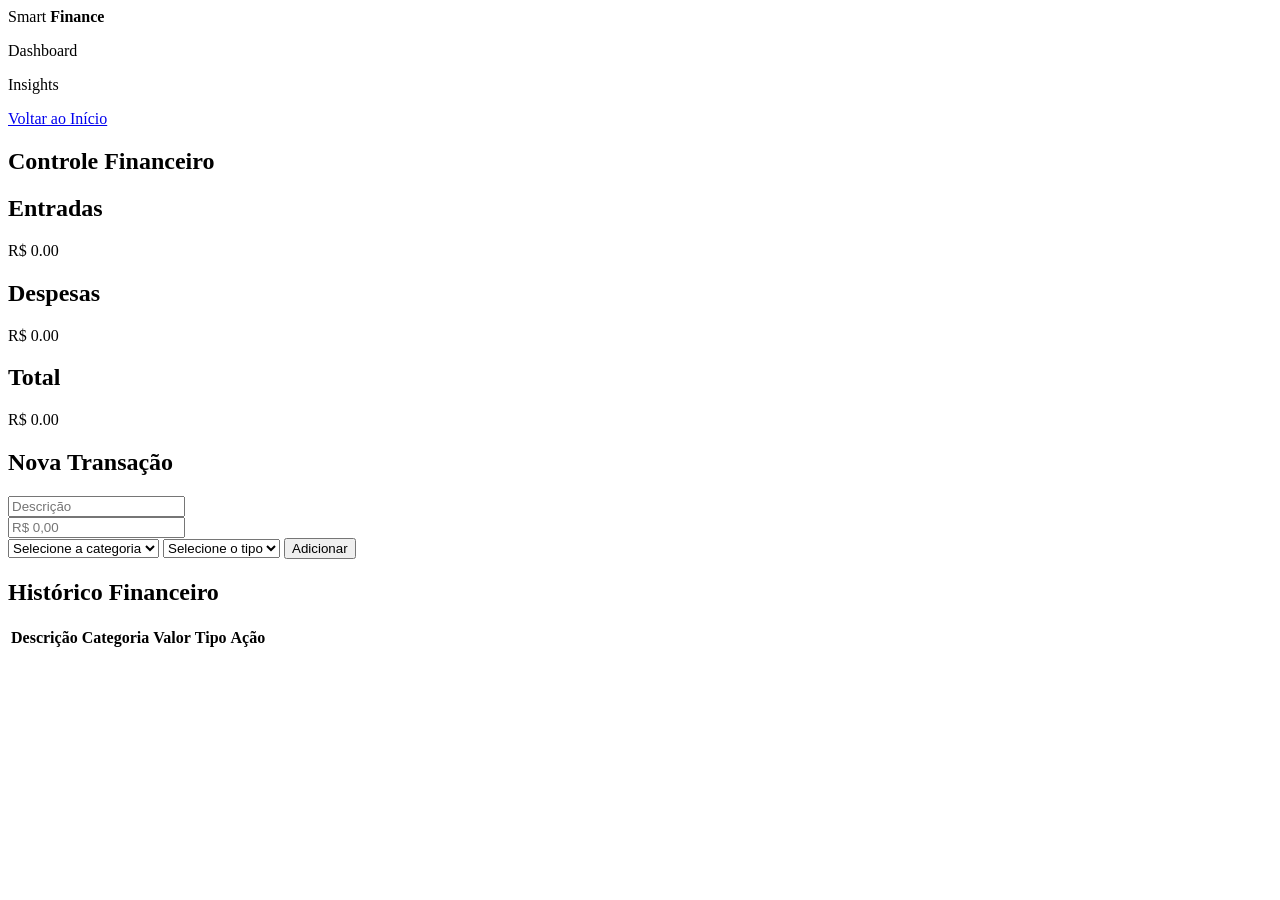
==== main/meuSaldo.html @ 74fec483 "Add meuSaldo.html for financial dashboard" ====
<!DOCTYPE html>
<html lang="pt-br">
<head>
    <meta charset="UTF-8">
    <meta name="viewport" content="width=device-width, initial-scale=1.0">
    <link rel="icon" href="images/icon.png">
    <link
        href="https://fonts.googleapis.com/css2?family=Alata&family=DM+Sans:ital,opsz,wght@0,9..40,100..1000;1,9..40,100..1000&family=Figtree:ital,wght@0,300..900;1,300..900&display=swap"
        rel="stylesheet">
    <title>
        Smart Finance | Dashboard
    </title>
    <link rel="stylesheet" href="./styles/styles.css">
</head>
<body>
    <div class="hero">
        <!-- SIDEBAR -->
        <aside class="container">
            <div class="logo">
                Smart <b>
                    Finance </b>
            </div>
            <p id="menuDashboard">
                Dashboard
            </p>
            <p id="menuInsights">
                Insights
            </p>
          
            <p><a href="index.html">Voltar ao Início</a></p>
        </aside>
        <!-- CONTEÚDO -->
        <main class="aside">
            <!-- DASHBOARD -->
            <section id="areaDashboard">
                <!-- TOPO -->
                <div class="topbar">
                    <h1>
                        Controle Financeiro
                    </h1>
                </div>
                <!-- CARDS -->
                <div class="dashboardCards">
                    <div class="cardInfos">
                        <h2>
                            Entradas
                        </h2>
                        <p class="incomes">
                            R$ 0.00
                        </p>
                    </div>
                    <div class="cardInfos">
                        <h2>
                            Despesas
                        </h2>
                        <p class="expenses">
                            R$ 0.00
                        </p>
                    </div>
                    <div class="cardInfos">
                        <h2>
                            Total
                        </h2>
                        <p class="total">
                            R$ 0.00
                        </p>
                    </div>
                </div>
                <!-- FORMULÁRIO -->
                <div class="cardInfos formCard">
                    <h2>
                        Nova Transação
                    </h2>
                    <input type="text" id="desc" placeholder="Descrição">
                    <div class="inputMoney">
                                <input
                                    type="text"
                                    id="amount"
                                    placeholder="R$ 0,00"
                                    maxlength="14"
                                >
                    </div>
                        <select id="category">
            

                        <option value="">
                            Selecione a categoria
                        </option>

                        <option value="Alimentação">
                            Alimentação
                        </option>

                        <option value="Transporte">
                            Transporte
                        </option>

                        <option value="Moradia">
                            Moradia
                        </option>

                        <option value="Lazer">
                            Lazer
                        </option>

                        <option value="Saúde">
                            Saúde
                        </option>

                        <option value="Salário">
                            Salário
                        </option>

                        <option value="Outros">
                            Outros
                        </option>
                    </select>
                    <select id="type">
                        <option>Selecione o tipo</option>
                        <option>Entrada</option>
                        <option>Saída</option>
                    </select>
                    <button id="btnNew" class="button">
                        Adicionar
                    </button>
                </div>
                <!-- TABELA -->
                <div class="tabela">
                    <h2>
                        Histórico Financeiro
                    </h2>
                    <table>
                        <thead>
                            <tr>
                                <th>Descrição</th>
                                <th>Categoria</th>
                                <th>Valor</th>
                                <th>Tipo</th>
                                <th>Ação</th>
                            </tr>
                        </thead>
                        <tbody>
                        </tbody>
                    </table>
                </div>
            </section>
            <!-- INSIGHTS -->
            <section id="areaInsights" style="display: none;">
                <div class="insights">
                    <h2>
                        Insights Inteligentes
                    </h2>
                    <div id="insights">
                        <p>
                            Seus insights aparecerão aqui.
                        </p>
                    </div>
                </div>
            </section>
            <!-- RELATÓRIOS -->
            <section id="areaRelatorios" style="display: none;">
                <div class="graficos">
                    <h2>
                        Relatórios Financeiros
                    </h2>
                </div>
            </section>
        </main>
    </div>
    <script type="module" src="./js/dashboard.js">
    </script>
</body>
</html>
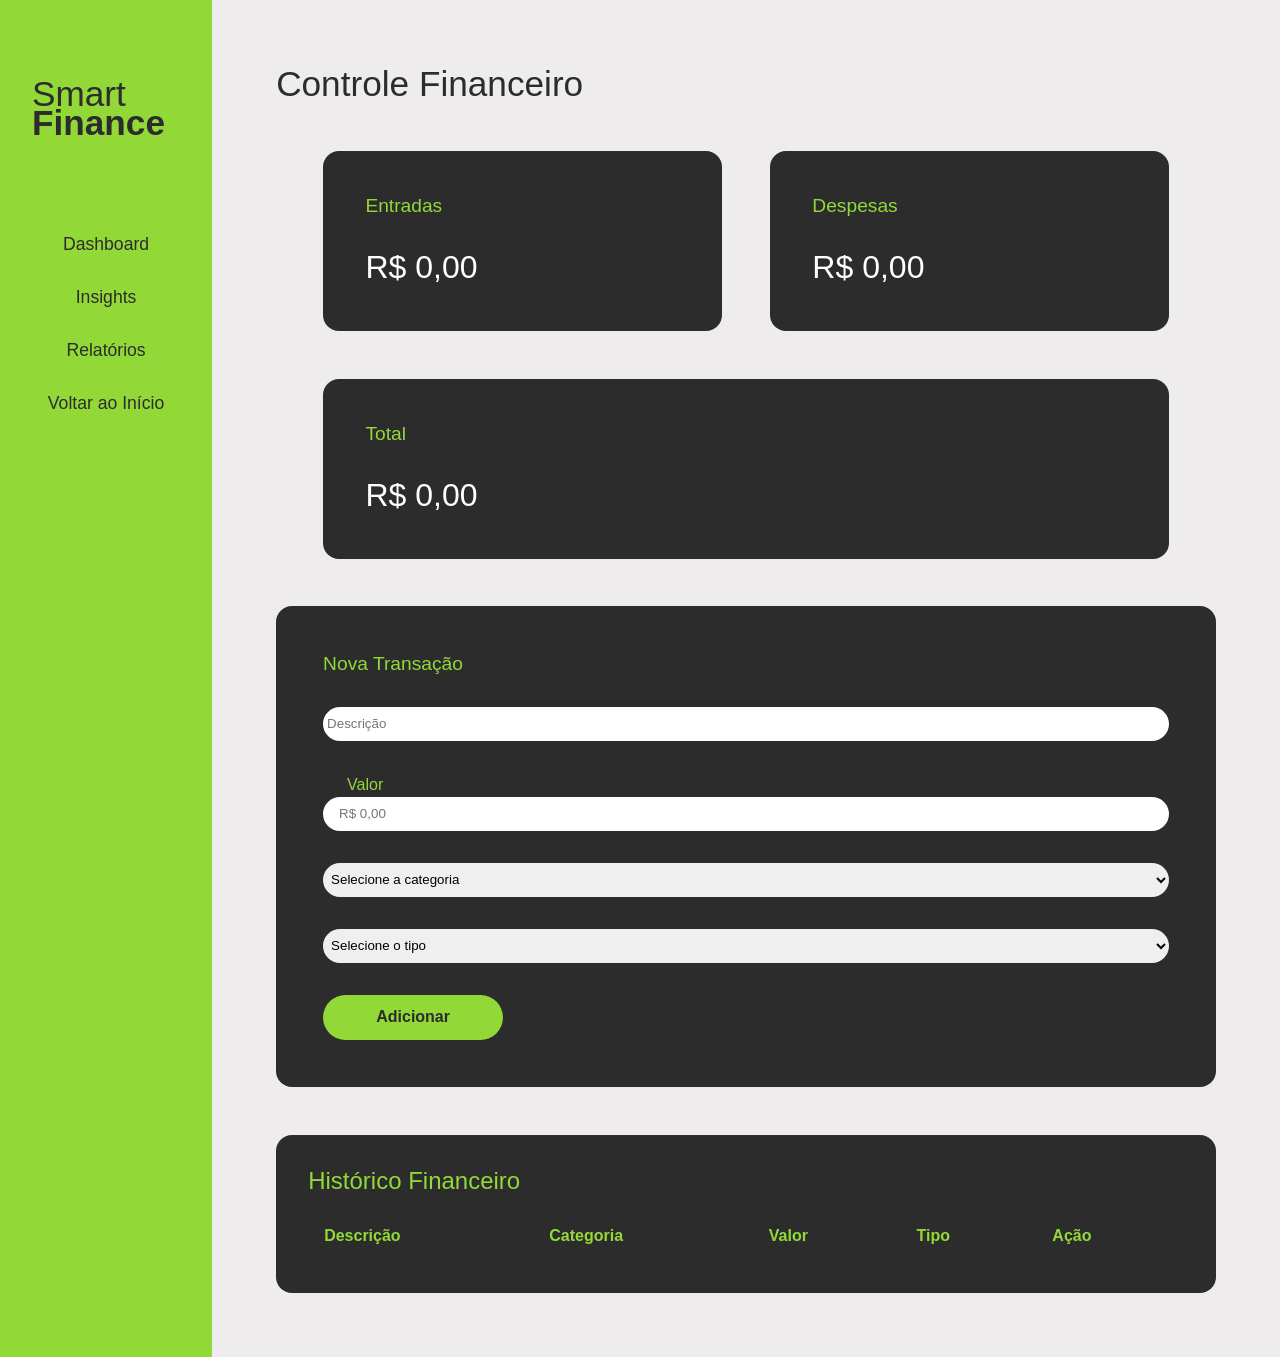
==== commit a59263e7: "Add 'Relatórios' menu item to meuSaldo.html" ====
--- a/main/meuSaldo.html
+++ b/main/meuSaldo.html
@@ -26,7 +26,9 @@
             <p id="menuInsights">
                 Insights
             </p>
-          
+            <p id="menuRelatorios">
+                Relatórios
+            </p>
             <p><a href="index.html">Voltar ao Início</a></p>
         </aside>
         <!-- CONTEÚDO -->
@@ -73,6 +75,7 @@
                     </h2>
                     <input type="text" id="desc" placeholder="Descrição">
                     <div class="inputMoney">
+                        <span>Valor</span>
                                 <input
                                     type="text"
                                     id="amount"
@@ -81,7 +84,6 @@
                                 >
                     </div>
                         <select id="category">
-            
 
                         <option value="">
                             Selecione a categoria
--- a/main/styles/styles.css
+++ b/main/styles/styles.css
@@ -0,0 +1,394 @@
+* {
+    margin: 0;
+    padding: 0;
+    box-sizing: border-box;
+}
+.heroIndex {
+    height: 100vh;
+    width: 100%;
+    background-color: #eeecec;
+    padding: 20%;
+    align-items: center;
+    justify-content: center;
+    display: flex;
+    flex-direction: row;
+}
+header {
+    width: 800px;
+    height: 54px;
+    background-color: #efffdb;
+    border-radius: 4rem;
+    position: fixed;
+    display: flex;
+    padding: 2rem;
+    margin-top: 5rem;
+    align-items: center;
+    gap: 2rem;
+}
+.alinhamentoHeader {
+    width: 100%;
+    display: flex;
+    align-items: center;
+    justify-content: center;
+}
+.divNav {
+    display: flex;
+    align-items: center;
+    justify-content: space-between;
+    flex-direction: row;
+    width: 100%;
+}
+nav {
+    display: flex;
+    align-items: center;
+    justify-content: space-between;
+    width: 100%;
+}
+.divTextoH1 h1 {
+    font-family: "DM Sans", sans-serif;
+    color: #2C2C2C;
+    font-size: 2rem;
+    font-weight: 500;
+}
+.divHeroIndex h2 {
+    font-family: "DM Sans", sans-serif;
+    color: #2C2C2C;
+    font-size: 3rem;
+    font-weight: normal;
+    line-height: 3rem;
+}
+.divHeroIndex {
+    width: 100%;
+    height: 100%;
+    padding: 12%;
+    display: flex;
+    flex-direction: column;
+    align-items: flex-start;
+    justify-content: center;
+    gap: 2rem;
+}
+.divButtonHero button {
+    height: 40px;
+    width: 250px;
+    border-radius: 4rem;
+    font-size: 0.95rem;
+    padding: 2%;
+    background-color: #92D938;
+    border-style: none;
+    color: #2C2C2C;
+    cursor: pointer;
+    transition: 0.3s;
+    display: flex;
+    align-items: center;
+    justify-content: center;
+}
+button:hover {
+    background-color: #a2ec40;
+    transform: translateY(-5px);
+}
+.verSaldo,
+.verPerfil {
+    font-family: "Alata", sans-serif;
+    font-weight: 400;
+}
+.cardTexto p {
+    font-family: "Alata", sans-serif;
+    font-weight: 300;
+    color: #cecece;
+}
+.divHeroIndex p {
+    font-family: "Alata", sans-serif;
+    font-weight: 400;
+    color: #2C2C2C;
+}
+.divButtonHeroPerfil button {
+    height: 40px;
+    width: 250px;
+    border-radius: 4rem;
+    font-size: 0.95rem;
+    padding: 2%;
+    background-color: #2C2C2C;
+    border-style: none;
+    color: #cecece;
+    cursor: pointer;
+    transition: 0.3s;
+    display: flex;
+    align-items: center;
+    justify-content: center;
+}
+.divButtonHeroPerfil button:hover {
+    background-color: #474747;
+}
+.botoes {
+    display: flex;
+    flex-direction: row;
+    align-items: center;
+    justify-content: center;
+}
+.svgButton svg {
+    height: 20px;
+    margin-top: 3px;
+}
+.icon button {
+    border-radius: 80%;
+    height: 20px;
+    width: 20px;
+    background-color: #92D938;
+}
+header button {
+    height: 40px;
+    width: 40px;
+    background-color: #92D938;
+    border-radius: 100%;
+    border-style: none;
+}
+header button svg {
+    height: 20px;
+    width: auto;
+    padding: 8%;
+}
+.divHeroIndex {
+    display: flex;
+    align-items: center;
+    justify-content: center;
+}
+body {
+    background-color: #1E1E1E;
+    font-family: "DM Sans", sans-serif;
+}
+/* LAYOUT PRINCIPAL */
+.hero {
+    width: 100%;
+    min-height: 100vh;
+    background-color: #eeecec;
+    display: flex;
+}
+/* SIDEBAR */
+.container {
+    width: 260px;
+    min-height: 100vh;
+    background-color: #92D938;
+    display: flex;
+    flex-direction: column;
+    align-items: center;
+    padding-top: 3rem;
+    gap: 2rem;
+}
+.logo {
+    margin-bottom: 2rem;
+    color: #2C2C2C;
+    font-size: 2.2rem;
+    font-weight: normal;
+    font-family: "DM Sans", sans-serif;
+}
+/* MENU */
+.container p, a {
+    font-size: 1.1rem;
+    color: #2C2C2C;
+    font-family: "Figtree", Arial, Helvetica, sans-serif;
+    cursor: pointer;
+    transition: 0.3s;
+}
+.container p:hover {
+    transform: translateX(5px);
+}
+/* DASHBOARD */
+.aside {
+    width: 100%;
+    padding: 5%;
+    display: flex;
+    flex-direction: column;
+    gap: 3rem;
+}
+/* HEADER */
+.topbar {
+    display: flex;
+    justify-content: space-between;
+    align-items: center;
+}
+.topbar h1 {
+    color: #2C2C2C;
+    font-size: 2.2rem;
+    font-weight: normal;
+    font-weight: 500;
+    font-family: "DM Sans", sans-serif;
+}
+/* CARDS */
+.dashboardCards {
+    display: flex;
+    flex-wrap: wrap;
+    padding: 5%;
+    gap: 3rem;
+}
+.cardInfos {
+    background-color: #2C2C2C;
+    border-radius: 1rem;
+    padding: 5%;
+    min-width: 250px;
+    flex: 1;
+    min-height: 180px;
+    display: flex;
+    flex-direction: column;
+    justify-content: center;
+    gap: 2rem;
+    transition: 0.3s;
+}
+.cardInfos:hover {
+    transform: translateY(-5px);
+}
+.cardInfos h2 {
+    color: #92D938;
+    font-size: 1.2rem;
+    font-family: "DM Sans", sans-serif;
+    font-weight: 500;
+}
+.cardInfos p {
+    color: white;
+    font-size: 2rem;
+    font-weight: bold;
+    font-family: "Alata", sans-serif;
+    font-weight: 200;
+}
+/* GRAFICOS */
+.graficos {
+    background-color: #2C2C2C;
+    border-radius: 1rem;
+    padding: 5%;
+    min-height: 350px;
+    display: flex;
+    align-items: center;
+    justify-content: center;
+}
+.graficos h2 {
+    color: white;
+    font-weight: 500;
+}
+/* INSIGHTS */
+.insights {
+    background-color: #2C2C2C;
+    border-radius: 1rem;
+    padding: 2rem;
+    display: flex;
+    flex-direction: column;
+    gap: 1rem;
+}
+.insights h2 {
+    color: #92D938;
+    font-size: 1.5rem;
+    font-family: "Figtree", Arial, Helvetica, sans-serif;
+    font-weight: 500;
+    line-height: 2rem;
+    font-size: 1.5rem;
+}
+.insights p {
+    background-color: #3A3A3A;
+    font-family: "Figtree", Arial, Helvetica, sans-serif;
+    font-weight: 700;
+    font-weight: 200;
+    line-height: 2rem;
+    color: white;
+    padding: 1rem;
+    border-radius: 0.5rem;
+    font-size: 1rem;
+    line-height: 1.5rem;
+}
+
+span {
+    font-family: "Figtree", Arial, Helvetica, sans-serif;
+    font-weight: 700;
+    font-weight: 200;
+    line-height: 2rem;
+    color: #92D938;
+    padding: 1.5rem;
+    border-radius: 0.5rem;
+    font-size: 1rem;
+    line-height: 1.5rem;
+}
+/* TABELA */
+.tabela {
+    background-color: #2C2C2C;
+    border-radius: 1rem;
+    padding: 2rem;
+    margin-top: 3rem;
+}
+.tabela h2 {
+    color: #92D938;
+    font-family: "Alata", Arial, Helvetica, sans-serif;
+    font-weight: 200;
+    margin-bottom: 1rem;
+}
+table {
+    width: 100%;
+    border-collapse: collapse;
+}
+th {
+    color: #92D938;
+    text-align: left;
+    padding: 1rem;
+}
+td {
+    color: white;
+    padding: 1rem;
+    border-top: 1px solid #3A3A3A;
+}
+/* BOTÕES */
+.button {
+    width: 180px;
+    height: 45px;
+    border: none;
+    border-radius: 2rem;
+    background-color: #92D938;
+    color: #2C2C2C;
+    font-size: 1rem;
+    font-weight: bold;
+    cursor: pointer;
+    transition: 0.3s;
+}
+.button:hover {
+    background-color: #7fad43;
+}
+.logo {
+    padding: 2rem;
+    line-height: 1.8rem;
+}
+/* RESPONSIVIDADE */
+@media(max-width: 900px) {
+    .hero {
+        flex-direction: column;
+    }
+    .container {
+        width: 100%;
+        min-height: auto;
+        flex-direction: row;
+        justify-content: center;
+        flex-wrap: wrap;
+        padding: 1rem;
+    }
+    .aside {
+        padding: 2rem;
+    }
+    .dashboardCards {
+        flex-direction: column;
+    }
+}
+a {
+    text-decoration: none;
+    color: inherit;
+}
+input {
+    height: 34px;
+    width: 100%;
+    border-radius: 4rem;
+    padding: 4px;
+    border-style: none;
+}
+select {
+    height: 34px;
+    width: 100%;
+    border-radius: 4rem;
+    padding: 4px;
+    border-style: none;}
+#amount {
+    padding-left: 16px;
+    font-family: "DM Sans", sans-serif;
+}
